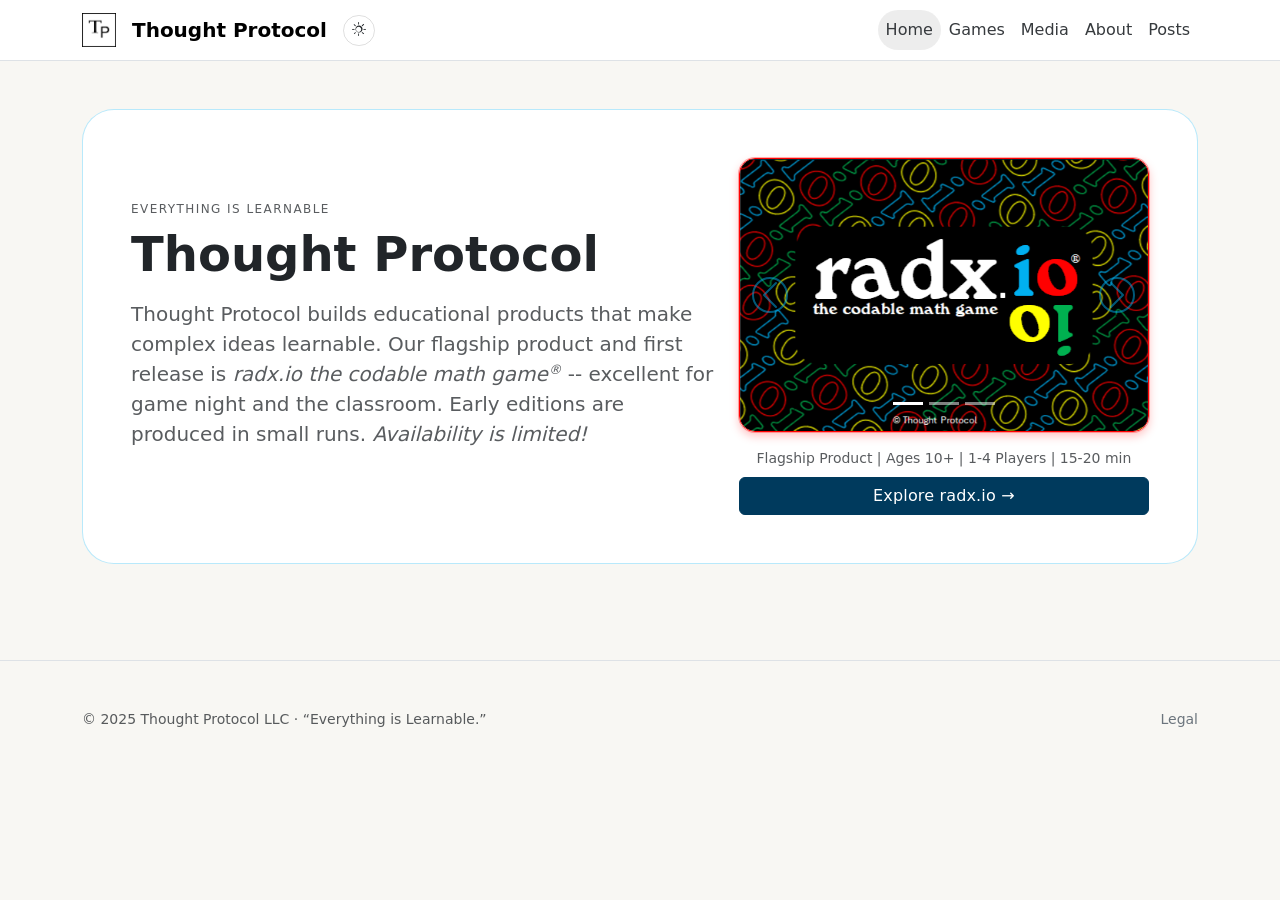
==== index.html @ b40b1bbd "Emphasize 'radx.io' with italics in description" ====
<!doctype html>
<html lang="en" data-bs-theme="dark">
<head>
  <meta charset="utf-8">
  <meta name="viewport" content="width=device-width, initial-scale=1">
  <title>Home • Thought Protocol</title>
  <link rel="preconnect" href="https://cdn.jsdelivr.net">
  <link href="https://cdn.jsdelivr.net/npm/bootstrap-icons@1.11.3/font/bootstrap-icons.min.css" rel="stylesheet">
  <link href="https://cdn.jsdelivr.net/npm/bootstrap@5.3.3/dist/css/bootstrap.min.css" rel="stylesheet">
  <link href="css/styles.css" rel="stylesheet">
</head>
<body>
  <header class="site-header sticky-top border-bottom">
    <nav class="navbar navbar-expand-lg py-2">
      <div class="container">
        <a class="navbar-brand d-flex align-items-center gap-2" href="index.html">
          <img src="assets/img/thoughtprotocol-lettermark.png" alt="Thought Protocol" class="brand-mark">
          <span class="navbar-brand-text">Thought Protocol</span>
        </a>

        <div class="d-flex align-items-center gap-2">
          <button class="btn btn-sm btn-ghost" id="themeToggle" type="button" aria-label="Toggle color scheme">
            <i class="bi bi-moon-stars" id="themeIcon"></i>
          </button>
          <button class="navbar-toggler" type="button" data-bs-toggle="collapse" data-bs-target="#siteNav" aria-controls="siteNav" aria-expanded="false" aria-label="Toggle navigation">
            <span class="navbar-toggler-icon"></span>
          </button>
        </div>

        <div class="collapse navbar-collapse" id="siteNav">
          <ul class="navbar-nav ms-auto mb-2 mb-lg-0 nav-pills-lite">
            <li class="nav-item"><a class="nav-link active" aria-current="page" href="index.html">Home</a></li>
            <li class="nav-item"><a class="nav-link" href="games/index.html">Games</a></li>
            <li class="nav-item"><a class="nav-link" href="media/index.html">Media</a></li>
            <li class="nav-item"><a class="nav-link" href="about.html">About</a></li>
            <!-- <li class="nav-item"><a class="nav-link" href="contact.html">Contact</a></li> -->
            <li class="nav-item"><a class="nav-link" href="totd.html">Posts</a></li>
          </ul>
        </div>
      </div>
    </nav>
  </header>

  <main class="py-5">
    <div class="container">
      <section class="mb-5">
  <div class="card p-4 p-md-5 rounded-5"> <!-- <div class="card hero-card p-4 p-md-5 rounded-5"> -->
    <!-- <div class="row g-4 align-items-center"> -->
    <div class="row g-3 g-lg-4 align-items-center">  
      <div class="col-lg-7">
        <p class="kicker mb-2">Everything is Learnable</p>
        <h1 class="display-5 fw-semibold mb-3">Thought Protocol</h1>
        <!-- <p class="lead text-body-secondary mb-4"> -->
        <p class="lead text-body-secondary mb-2 mb-lg-4">  
          Thought Protocol builds educational products that make complex ideas learnable. Our flagship product and first release is 
          <strong><em>radx.io the codable math game<span class="trademark">&reg;</span></em></strong> -- excellent for game night and the classroom. Early editions 
          are produced in small runs. <em>Availability is limited!</em>
        </p>
        <div class="d-flex flex-wrap gap-2">
          <!-- <a class="btn btn-outline-secondary btn-lg" href="games/radxio.html">RADX.IO Game Page</a> -->
          <!-- <a class="btn btn-primary btn-lg" href="about.html">About Thought Protocol</a> -->
        </div>
      </div>

      <div class="col-lg-5">
        <!-- <div class="product-frame rounded-4 overflow-hidden border"> -->
        <div class="product-frame hero-carousel-frame rounded-4 overflow-hidden border">  
          <div id="homeRadxioCarousel" class="carousel slide" data-bs-ride="false">
            <!-- DOT INDICATORS -->
              <div class="carousel-indicators">
                <button type="button" data-bs-target="#homeRadxioCarousel" data-bs-slide-to="0" class="active"></button>
                <button type="button" data-bs-target="#homeRadxioCarousel" data-bs-slide-to="1"></button>
                <button type="button" data-bs-target="#homeRadxioCarousel" data-bs-slide-to="2"></button>
              </div>
            
            <div class="carousel-inner">
              <div class="carousel-item active">
                <img src="assets/img/radxio-logo.png" class="d-block w-100" alt="radxio">
              </div>
              <div class="carousel-item">
                <img src="assets/img/radxio-dice-cards.png" class="d-block w-100" alt="radxio">
              </div>
              <div class="carousel-item">
                <img src="assets/img/radxio-cards-only.png" class="d-block w-100" alt="radxio">
              </div>
            </div>
            <button class="carousel-control-prev" type="button" data-bs-target="#homeRadxioCarousel" data-bs-slide="prev">
              <span class="carousel-control-prev-icon" aria-hidden="true"></span>
              <span class="visually-hidden">Previous</span>
            </button>
            <button class="carousel-control-next" type="button" data-bs-target="#homeRadxioCarousel" data-bs-slide="next">
              <span class="carousel-control-next-icon" aria-hidden="true"></span>
              <span class="visually-hidden">Next</span>
            </button>
          </div>
        </div>
        <div class="mt-3 small text-body-secondary text-center">
          Flagship Product | Ages 10+ | 1-4 Players | 15-20 min         
          <!-- <a class="btn btn-primary btn-lg mt-2" href="games/radxio.html"> RADX.IO Game Page</a> -->
          <!-- <a class="btn btn-primary w-100 mt-2" href="games/radxio.html">GO TO RADX.IO GAME PAGE</a> -->
          <a class="btn btn-primary w-100 mt-2 cta-btn" href="games/radxio.html">Explore radx.io →</a>
        </div>
      </div>
    </div>
  </div>
</section>

<!--
<section class="mb-5">
  <div class="d-flex align-items-center justify-content-between mb-3">
    <h2 class="h4 mb-0">Featured</h2>
    <a class="link-secondary text-decoration-none" href="games/index.html">View all games <i class="bi bi-arrow-right"></i></a>
  </div>

  <div class="row g-3">
    <div class="col-md-6 col-lg-4">
      <div class="card product-card h-100 rounded-4">
        <div class="card-body p-4">
          <div class="d-flex align-items-start justify-content-between gap-3 mb-3">
            <div>
              <div class="small text-body-secondary mb-1">STEM · Card Game</div>
              <h3 class="h5 mb-0">radxio</h3>
            </div>
            <span class="badge badge-soft rounded-pill">Coming soon</span>
          </div>
          <p class="text-body-secondary mb-3">
            Fast-paced number coding for 1–4 players. Build fluency with pattern recognition, arithmetic, and ciphers.
          </p>
          <div class="d-flex flex-wrap gap-2">
            <a class="btn btn-outline-secondary" href="games/radxio.html">Details</a>
            <a class="btn btn-primary" href="games/radxio.html#video">Instructional video</a>
          </div>
        </div>
      </div>
    </div>

    <div class="col-md-6 col-lg-8">
      <div class="card h-100 rounded-4 border-0 surface-card">
        <div class="card-body p-4 p-md-5">
          <h3 class="h4 mb-2">Newsletter (optional)</h3>
          <p class="text-body-secondary mb-3">
            When you’re ready, this box can become a simple signup (Mailchimp, ConvertKit, Square, etc.). For now it’s a placeholder.
          </p>
          <div class="d-flex flex-wrap gap-2">
            <a class="btn btn-outline-secondary" href="contact.html">Get in touch</a>
            <a class="btn btn-outline-secondary" href="totd.html">Read TOTD</a>
          </div>
        </div>
      </div>
    </div>
  </div>
</section>
-->
    <!-- </div> -->
  </main>

  <!-- <footer class="py-5 border-top">
  <footer class="site-footer border-top">
    <div class="container d-flex flex-column flex-md-row align-items-start justify-content-between gap-3">
      <div class="small text-body-secondary">© 2025 Thought Protocol LLC · “Everything is Learnable.”</div>
      <div class="small text-body-secondary">
        <a class="link-secondary text-decoration-none" href="contact.html">contact @ thoughtprotocol . com</a>
      </div>
    </div>
  </footer> -->

  <footer class="py-5 border-top">
    <div class="container d-flex flex-column flex-md-row align-items-start justify-content-between gap-3">
      <div class="small text-body-secondary">
        © 2025 Thought Protocol LLC · “Everything is Learnable.”
      </div>
  
      <div class="small text-body-secondary d-flex flex-wrap gap-3">
        <!-- <a class="link-secondary text-decoration-none" href="contact.html">
          contact@thoughtprotocol.com
        </a> -->
        <a class="link-secondary text-decoration-none" href="legal.html">
          Legal
        </a>
      </div>
    </div>
  </footer>

  <script src="https://cdn.jsdelivr.net/npm/bootstrap@5.3.3/dist/js/bootstrap.bundle.min.js"></script>
  <script src="js/theme.js"></script>
</body>
</html>
---- css/styles.css ----
/* Thought Protocol — Square-style catalog (Bootstrap) */

.site-header {
  background: var(--bs-body-bg);
  backdrop-filter: saturate(180%) blur(12px);
}

.brand-mark { width: 34px; height: 34px; }
.brand-wordmark { font-weight: 650; letter-spacing: 0.2px; }

.kicker {
  letter-spacing: 0.12em;
  text-transform: uppercase;
  font-size: 0.75rem;
  color: var(--bs-secondary-color);
}

.nav-pills-lite .nav-link {
  border-radius: 999px;
  padding: 0.5rem 0.85rem;
  color: var(--bs-body-color);
  opacity: 0.9;
}

.nav-pills-lite .nav-link:hover { opacity: 1; }

.nav-pills-lite .nav-link.active {
  background: rgba(127,127,127,0.15);
  color: var(--bs-body-color);
}

.btn-ghost {
  border: 1px solid rgba(127,127,127,0.25);
  border-radius: 999px;
}

.hero-card {
  background: linear-gradient(180deg, rgba(127,127,127,0.12), transparent);
}

.product-frame { background: rgba(127,127,127,0.08); }

.badge-soft { background: rgba(127,127,127,0.15); color: var(--bs-body-color); }

.surface-card {
  border: 1px solid rgba(127,127,127,0.20);
  background: rgba(127,127,127,0.08);
}

.product-card {
  border: 1px solid rgba(127,127,127,0.25);
  background: rgba(127,127,127,0.04);
}

.spec-tile {
  border: 1px solid rgba(127,127,127,0.25);
  background: rgba(127,127,127,0.06);
}

.founder-photo {
  width: 160px;
  height: 120px;
  background: rgba(127,127,127,0.06);
}

/* Light/Dark surfaces */
html[data-bs-theme="light"] body { background-color: #f8f7f3; }
html[data-bs-theme="dark"] body { background-color: #000000; }

/* Navbar horizontal safety */
.navbar .navbar-nav { flex-wrap: nowrap; white-space: nowrap; }

/* Carousel controls: hide on mobile (swipe-only) */
@media (max-width: 768px) {
  .carousel-control-prev,
  .carousel-control-next { display: none; }
}

/* Carousel arrow color: force WHITE by overriding Bootstrap variables (guaranteed) */
.carousel {
  --bs-carousel-control-prev-icon-bg: url("data:image/svg+xml,%3csvg xmlns='http://www.w3.org/2000/svg' viewBox='0 0 16 16' fill='%23ffffff'%3e%3cpath d='M11.354 1.646a.5.5 0 0 1 0 .708L5.707 8l5.647 5.646a.5.5 0 0 1-.708.708l-6-6a.5.5 0 0 1 0-.708l6-6a.5.5 0 0 1 .708 0z'/%3e%3c/svg%3e");
  --bs-carousel-control-next-icon-bg: url("data:image/svg+xml,%3csvg xmlns='http://www.w3.org/2000/svg' viewBox='0 0 16 16' fill='%23ffffff'%3e%3cpath d='M4.646 14.354a.5.5 0 0 1 0-.708L10.293 8 4.646 2.354a.5.5 0 1 1 .708-.708l6 6a.5.5 0 0 1 0 .708l-6 6a.5.5 0 0 1-.708 0z'/%3e%3c/svg%3e");
  --bs-carousel-control-icon-filter: none;
}



/* Links */
a{
  color: var(--rx-accent);
}
a:hover{
  color: var(--rx-accent-2);
}

/* Buttons */
.btn-primary{
  background-color: var(--rx-accent);
  border-color: var(--rx-accent);
}
.btn-primary:hover,
.btn-primary:focus{
  background-color: var(--rx-accent-2);
  border-color: var(--rx-accent-2);
}
.btn-outline-primary{
  color: var(--rx-accent);
  border-color: var(--rx-accent);
}
.btn-outline-primary:hover,
.btn-outline-primary:focus{
  background-color: var(--rx-accent);
  border-color: var(--rx-accent);
  color: #fff;
}

/* Section kicker + subtle underline */
.section-kicker{
  letter-spacing: .14em;
  text-transform: uppercase;
  font-weight: 600;
  color: var(--rx-accent) !important;
}
.section-kicker::after{
  content: "";
  display: block;
  width: 44px;
  height: 2px;
  margin-top: .5rem;
  border-radius: 999px;
  background: linear-gradient(90deg, var(--rx-accent), var(--rx-accent-2));
  opacity: .9;
}

/* Badges */
.badge-soft{
  background: linear-gradient(90deg, var(--rx-soft), var(--rx-soft-2));
  border: 1px solid rgba(255,255,255,.0);
}
html[data-bs-theme="dark"] .badge-soft{
  border-color: rgba(255,255,255,.08);
}

/* Card pop: accent border + hover glow (subtle) */
.card{
  border-color: rgba(127,127,127,.18);
}
.product-card,
.card.product-card{
  border-color: var(--rx-border);
}
.product-card:hover,
.card.product-card:hover{
  box-shadow: 0 1.1rem 2.6rem rgba(39,194,255,.10), 0 .6rem 1.6rem rgba(124,77,255,.08);
}

/* Focus ring */
:focus-visible{
  outline: 3px solid rgba(39, 194, 255, .45);
  outline-offset: 2px;
}

/* Dark mode tuning: keep black background, but brighten accents and borders */
html[data-bs-theme="dark"] a{ color: #6ad7ff; }
html[data-bs-theme="dark"] a:hover{ color: #b49bff; }
html[data-bs-theme="dark"] .product-card,
html[data-bs-theme="dark"] .card.product-card{
  border-color: rgba(106, 215, 255, .32);
}




/* =========================================
   Radxio Color System
   ========================================= */
:root {
  --rx-blue: #00B0F0;
  --rx-red: #FF0000;
  --rx-yellow: #FFFF00;
  --rx-green: #00B050;

  --rx-soft-blue: rgba(0,176,240,.15);
  --rx-soft-green: rgba(0,176,80,.15);
}

/* Links */
a { color: var(--rx-blue); }
a:hover { color: var(--rx-green); }

/* Product cards */
.product-card,
.card.product-card {
  border: 1px solid var(--rx-soft-blue);
}
.product-card:hover,
.card.product-card:hover {
  box-shadow: 0 10px 28px rgba(0,176,240,.25);
}

/* Section headers */
.section-kicker {
  color: var(--rx-blue) !important;
}
.section-kicker::after {
  content: "";
  display: block;
  width: 48px;
  height: 3px;
  margin-top: .5rem;
  background: linear-gradient(90deg,
    var(--rx-blue),
    var(--rx-red),
    var(--rx-yellow),
    var(--rx-green)
  );
}

/* Buttons */
.btn-primary {
  background-color: var(--rx-blue);
  border-color: var(--rx-blue);
}
.btn-primary:hover {
  background-color: var(--rx-green);
  border-color: var(--rx-green);
}

/* Dark mode tuning */
html[data-bs-theme="dark"] .product-card {
  border-color: rgba(0,176,240,.45);
}

/* =========================================
   Navbar brand text (static, theme-aware)
   ========================================= */

   .navbar-brand-text {
    font-weight: 600;
    margin-left: 0.5rem;
    white-space: nowrap;
  }
  
  /* Light mode */
  html[data-bs-theme="light"] .navbar-brand-text {
    color: #000000;
  }
  
  /* Dark mode */
  html[data-bs-theme="dark"] .navbar-brand-text {
    color: #ffffff;
  }

  /* =========================================
   Primary CTA Buttons (Dark Blue)
   ========================================= */

/* Base button look */
.btn-primary,
.btn-outline-secondary {
  background-color: #003A5D; /* deep blue */
  border-color: #003A5D;
  color: #ffffff !important;
}

/* Hover state */
.btn-primary:hover,
.btn-outline-secondary:hover {
  background-color: #005b8f;
  border-color: #005b8f;
  color: #ffffff !important;
}

/* Focus / active */
.btn-primary:focus,
.btn-outline-secondary:focus,
.btn-primary:active,
.btn-outline-secondary:active {
  background-color: #004a78;
  border-color: #004a78;
  color: #ffffff !important;
  box-shadow: 0 0 0 0.2rem rgba(0, 176, 240, 0.35);
}

/* =========================================
   Unified Card Styling (All Cards)
   ========================================= */

   .card {
    border: 1px solid rgba(0,176,240,.28);
    transition: box-shadow 0.25s ease, transform 0.25s ease;
  }
  
  .card:hover {
    box-shadow:
      0 0 0 2px rgba(0,176,240,.25),
      0 18px 34px rgba(0,176,240,.22);
    transform: translateY(-2px);
  }
  
  /* Navbar hover color override */
html[data-bs-theme="dark"] .navbar .nav-link:hover {
  color: #00B0F0 !important;
}

/* Light mode navbar hover */
html[data-bs-theme="light"] .navbar .nav-link:hover {
  color: #00B0F0 !important;
}

.carousel-control-prev-icon,
.carousel-control-next-icon {
  outline: 2px solid var(--rx-blue) !important;
  border-radius: 50%;
  padding: 0.5rem;
}


/* Carousel arrows: force BLUE icons */
.carousel-control-prev-icon {
  background-image: url("data:image/svg+xml,%3csvg xmlns='http://www.w3.org/2000/svg' fill='%2300B0F0' viewBox='0 0 16 16'%3e%3cpath d='M11.354 1.646a.5.5 0 0 1 0 .708L5.707 8l5.647 5.646a.5.5 0 0 1-.708.708l-6-6a.5.5 0 0 1 0-.708l6-6a.5.5 0 0 1 .708 0z'/%3e%3c/svg%3e") !important;
}

.carousel-control-next-icon {
  background-image: url("data:image/svg+xml,%3csvg xmlns='http://www.w3.org/2000/svg' fill='%2300B0F0' viewBox='0 0 16 16'%3e%3cpath d='M4.646 14.354a.5.5 0 0 1 0-.708L10.293 8 4.646 2.354a.5.5 0 1 1 .708-.708l6 6a.5.5 0 0 1 0 .708l-6 6a.5.5 0 0 1-.708 0z'/%3e%3c/svg%3e") !important;
}





/* Outline badge style */
.badge-outline{
  color: #ffffff;
  border: 1.5px solid rgba(255,255,255,0.85);
  background: transparent;
  padding: 0.45em 0.75em;
  font-weight: 500;
  border-radius: 999px;
}
html[data-bs-theme="light"] .badge-outline{
  color: #111827;
  border-color: rgba(0,0,0,0.25);
}


/* TOTD cards: keep goosepoop styling, add gentle motion */
.totd-card .totd-content :where(h1,h2,h3,h4){
  margin-top: 1rem;
}
.totd-card .totd-content p{
  margin-bottom: 0.75rem;
}
.totd-card .totd-content pre{
  padding: 1rem;
  border-radius: 1rem;
  overflow: auto;
}
.totd-icon{
  display: inline-flex;
  width: 2rem;
  height: 2rem;
  align-items: center;
  justify-content: center;
  border-radius: 999px;
  border: 1px solid rgba(0,176,240,.35);
  color: #00B0F0;
  flex: 0 0 auto;
}

/* Fade-up animation */
.animate-in{
  opacity: 0;
  transform: translateY(8px);
  transition: opacity 350ms ease, transform 350ms ease;
}
.animate-in.is-visible{
  opacity: 1;
  transform: translateY(0);
}

/* Filter buttons spacing */
.totd-filter-btn{
  white-space: nowrap;
}


.hero-carousel-frame {
  border-color: #FF0000 !important;
  box-shadow: 0 0 0 1px rgba(255, 0, 0, 0.3),
              0 4px 10px rgba(255, 0, 0, 0.25);
}


/* 
.hero-carousel-frame {
  border-color: #00B0F0 !important;
  box-shadow: 0 0 0 1px rgba(0, 176, 240, 0.3),
              0 12px 30px rgba(0, 176, 240, 0.25);
}
*/

/*
.hero-carousel-frame {
  border-color: #FFD500 !important;
  box-shadow: 0 0 0 1px rgba(255, 213, 0, 0.35),
              0 12px 30px rgba(255, 213, 0, 0.25);
}
*/

/*
.hero-carousel-frame {
  border-color: #00B050 !important;
  box-shadow: 0 0 0 1px rgba(0, 176, 80, 0.35),
              0 4px 10px rgba(0, 176, 80, 0.25);
}
*/

.site-footer {
  padding: 1.25rem 0; /* adjust to taste */
}

/* Carousel indicator bars — always white */
.carousel-indicators [data-bs-target] {
  background-color: #ffffff !important;
  opacity: 0.5;
}

.carousel-indicators .active {
  opacity: 1;
}

/* Founder photo styling */
.founder-photo {
  width: 160px;          /* controls size of the circle */
  height: 160px;
  border-radius: 50%;
  overflow: hidden;
  flex-shrink: 0;
  display: flex;
  align-items: center;
  justify-content: center;
}

.founder-photo img {
  width: 100%;
  height: 100%;
  object-fit: cover;
  opacity: 0.9;
}

@media (max-width: 576px) {
  .founder-photo {
    width: 120px;
    height: 120px;
  }
}


.dice-byte {
  display: flex;
  gap: 0.3rem;
  align-items: center;
}

.die {
  width: 20px;
  height: 20px;
  border-radius: 4px;
  border: 1.5px solid currentColor;
  position: relative;
  box-sizing: border-box;
}

.die.on::after {
  content: "";
  width: 5px;
  height: 5px;
  background-color: currentColor;
  border-radius: 50%;
  position: absolute;
  top: 50%;
  left: 50%;
  transform: translate(-50%, -50%);
}

.dice-weights {
  gap: 0.3rem;
  margin-bottom: 0.25rem;
}

.dice-weight {
  width: 20px;           /* must match .die width */
  text-align: center;
  font-size: 0.7rem;
  color: var(--bs-secondary-color);
}

.trademark {
  font-size: 0.65em;
  vertical-align: super;
  margin-left: 0.05em;
}

/* Markdown content images */
.totd-content img {
  max-width: 100%;
  height: auto;
  display: block;
  margin: 1rem auto;
  border-radius: 0.75rem;
}

.cta-btn {
  font-weight: 500;
  letter-spacing: 0.01em;
}
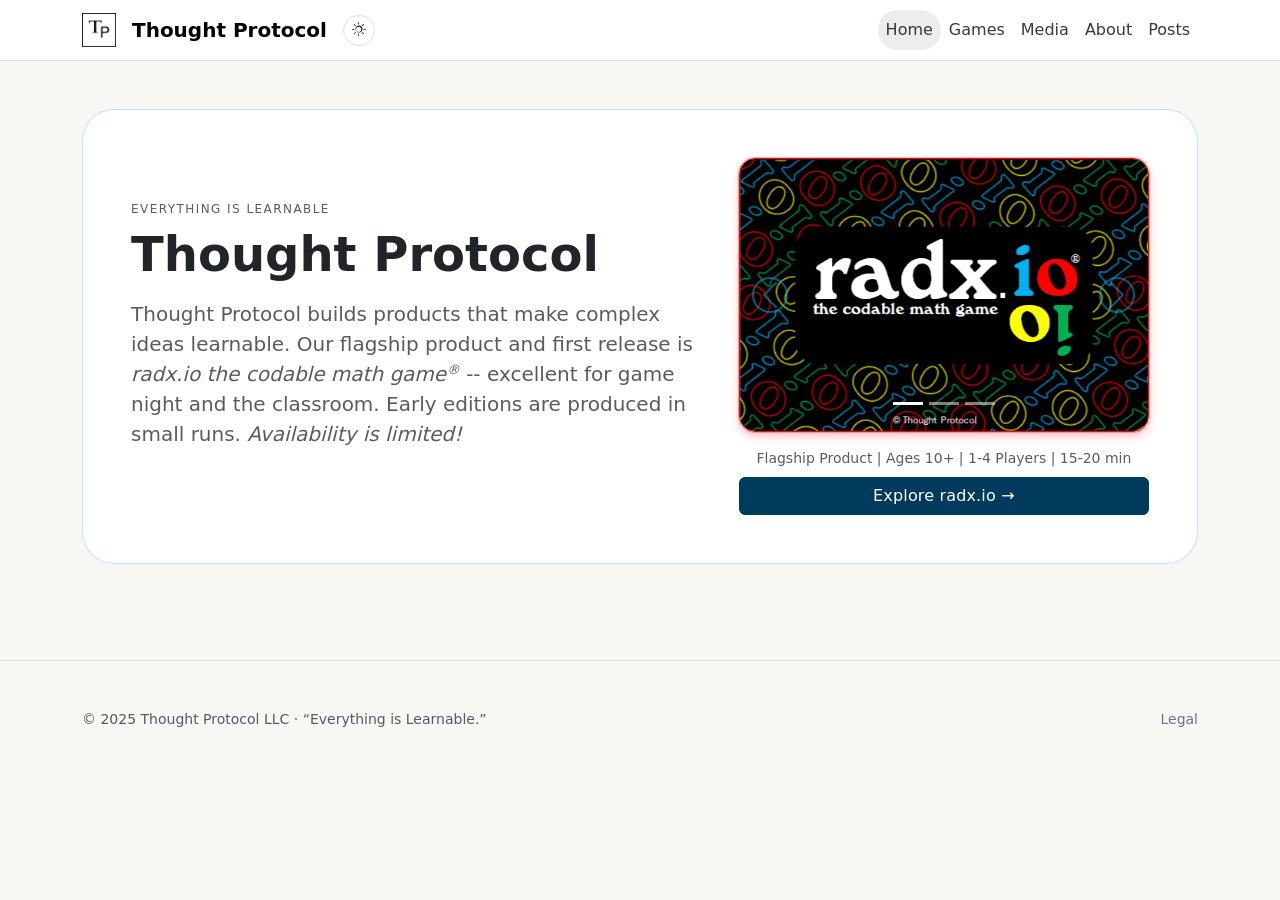
==== commit f846d7ac: "Fix typo in product description text" ====
--- a/index.html
+++ b/index.html
@@ -52,7 +52,7 @@
         <h1 class="display-5 fw-semibold mb-3">Thought Protocol</h1>
         <!-- <p class="lead text-body-secondary mb-4"> -->
         <p class="lead text-body-secondary mb-2 mb-lg-4">  
-          Thought Protocol builds educational products that make complex ideas learnable. Our flagship product and first release is 
+          Thought Protocol builds products that make complex ideas learnable. Our flagship product and first release is 
           <strong><em>radx.io the codable math game<span class="trademark">&reg;</span></em></strong> -- excellent for game night and the classroom. Early editions 
           are produced in small runs. <em>Availability is limited!</em>
         </p>
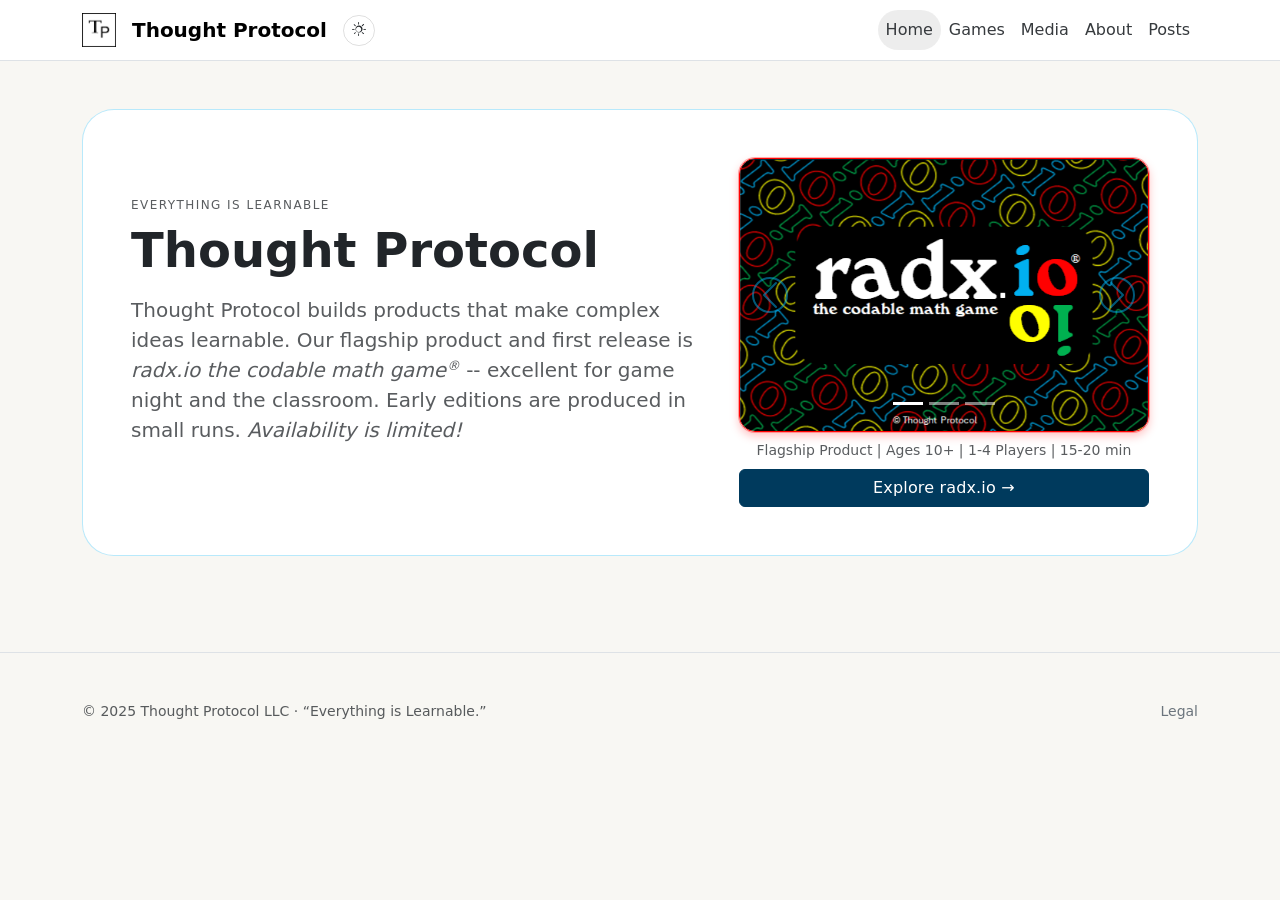
==== commit e41fbed7: "Adjust margin class for product description section" ====
--- a/index.html
+++ b/index.html
@@ -94,7 +94,7 @@
             </button>
           </div>
         </div>
-        <div class="mt-3 small text-body-secondary text-center">
+        <div class="mt-2 small text-body-secondary text-center">
           Flagship Product | Ages 10+ | 1-4 Players | 15-20 min         
           <!-- <a class="btn btn-primary btn-lg mt-2" href="games/radxio.html"> RADX.IO Game Page</a> -->
           <!-- <a class="btn btn-primary w-100 mt-2" href="games/radxio.html">GO TO RADX.IO GAME PAGE</a> -->
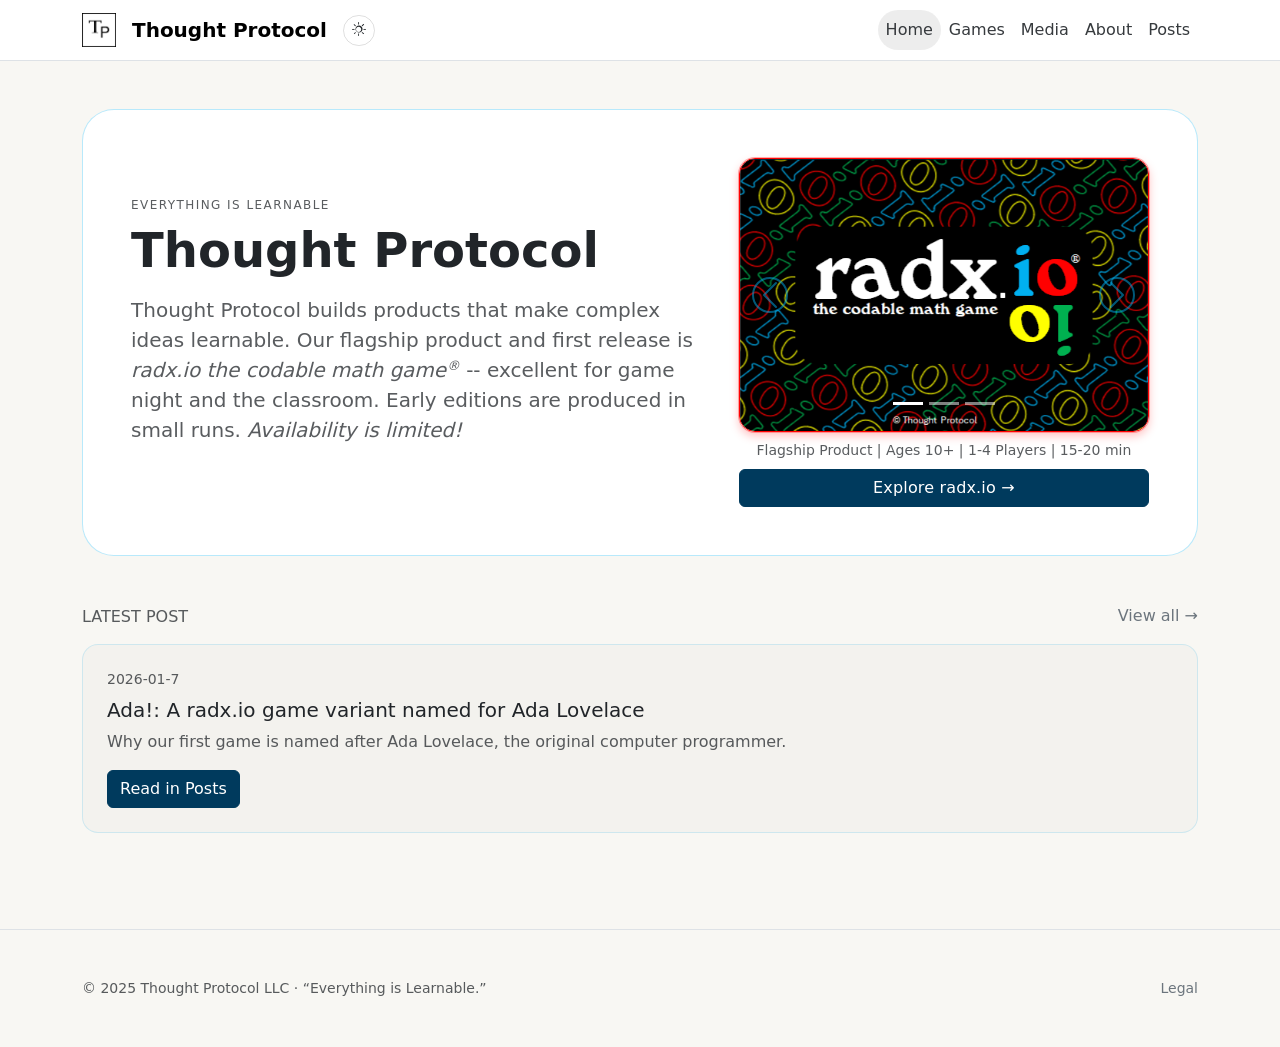
==== commit a2e9e364: "Add latest post section and script inclusion" ====
--- a/index.html
+++ b/index.html
@@ -105,6 +105,15 @@
   </div>
 </section>
 
+<section class="mb-5">
+  <div class="d-flex align-items-center justify-content-between flex-wrap gap-2 mb-3">
+    <h2 class="h6 text-uppercase text-body-secondary mb-0">Latest Post</h2>
+    <a class="link-secondary text-decoration-none" href="totd.html">View all →</a>
+  </div>
+
+  <div id="latestTotd"></div>
+</section>
+      
 <!--
 <section class="mb-5">
   <div class="d-flex align-items-center justify-content-between mb-3">
@@ -183,5 +192,6 @@
 
   <script src="https://cdn.jsdelivr.net/npm/bootstrap@5.3.3/dist/js/bootstrap.bundle.min.js"></script>
   <script src="js/theme.js"></script>
+  <script src="js/latest-totd.js"></script>
 </body>
 </html>
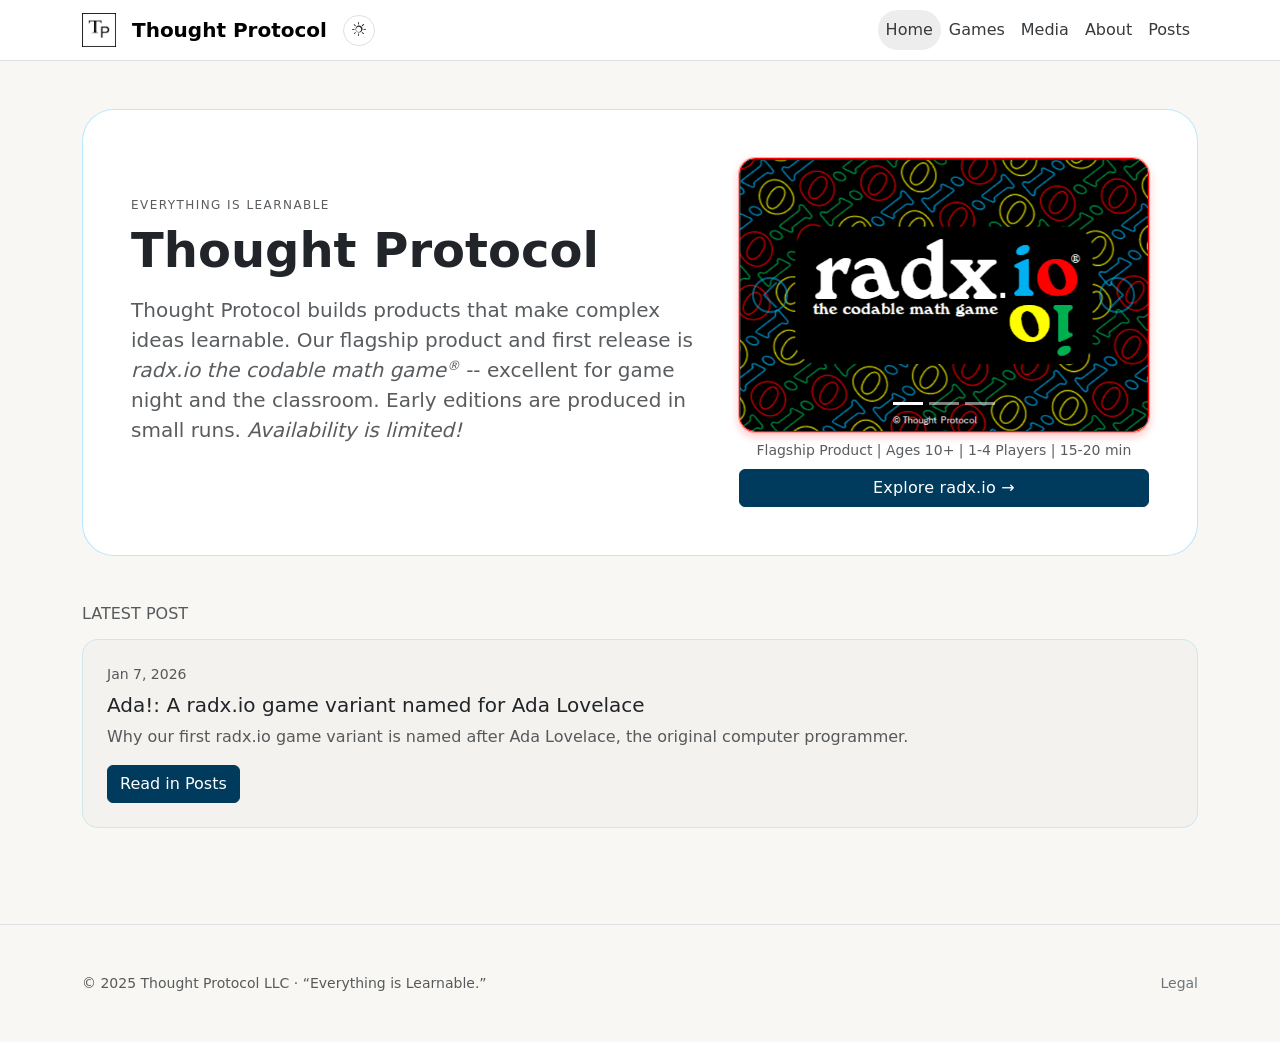
==== commit bb846e6d: "Remove 'View all' link from Latest Post section Removed link to 'View all' from Latest Post section." ====
--- a/index.html
+++ b/index.html
@@ -108,7 +108,6 @@
 <section class="mb-5">
   <div class="d-flex align-items-center justify-content-between flex-wrap gap-2 mb-3">
     <h2 class="h6 text-uppercase text-body-secondary mb-0">Latest Post</h2>
-    <a class="link-secondary text-decoration-none" href="totd.html">View all →</a>
   </div>
 
   <div id="latestTotd"></div>
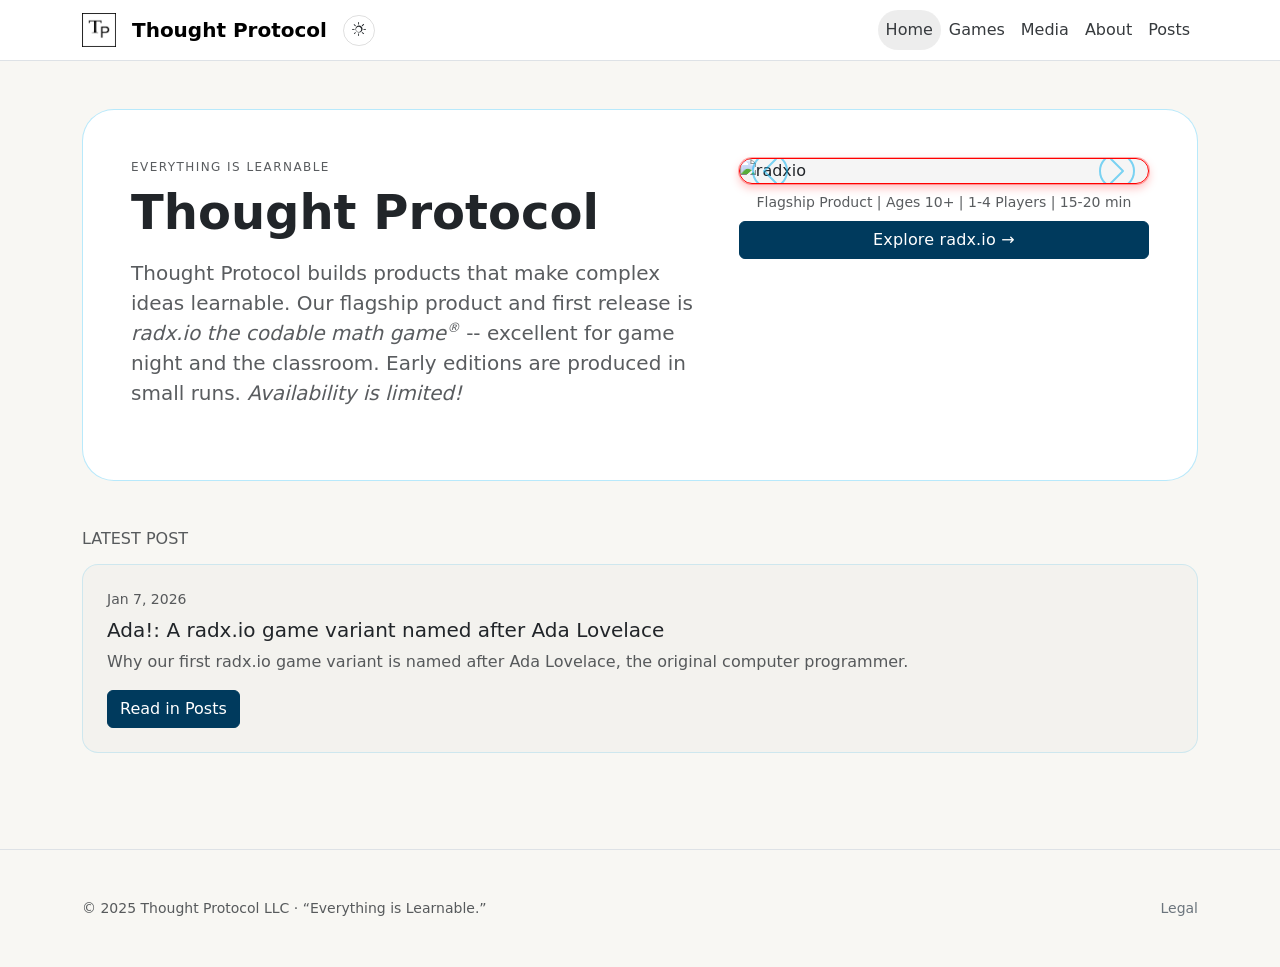
==== commit 835e5fbc: "Update carousel images in index.html" ====
--- a/index.html
+++ b/index.html
@@ -46,7 +46,7 @@
       <section class="mb-5">
   <div class="card p-4 p-md-5 rounded-5"> <!-- <div class="card hero-card p-4 p-md-5 rounded-5"> -->
     <!-- <div class="row g-4 align-items-center"> -->
-    <div class="row g-3 g-lg-4 align-items-center">  
+    <div class="row g-3 g-lg-4 align-items-start">  
       <div class="col-lg-7">
         <p class="kicker mb-2">Everything is Learnable</p>
         <h1 class="display-5 fw-semibold mb-3">Thought Protocol</h1>
@@ -75,13 +75,13 @@
             
             <div class="carousel-inner">
               <div class="carousel-item active">
-                <img src="assets/img/radxio-logo.png" class="d-block w-100" alt="radxio">
+                <img src="assets/img/radxio-logo-carousel.png" class="d-block w-100" alt="radxio">
               </div>
               <div class="carousel-item">
-                <img src="assets/img/radxio-dice-cards.png" class="d-block w-100" alt="radxio">
+                <img src="assets/img/radxio-dice-card-carousel.png" class="d-block w-100" alt="radxio">
               </div>
               <div class="carousel-item">
-                <img src="assets/img/radxio-cards-only.png" class="d-block w-100" alt="radxio">
+                <img src="assets/img/radxio-card-card-carousel.png" class="d-block w-100" alt="radxio">
               </div>
             </div>
             <button class="carousel-control-prev" type="button" data-bs-target="#homeRadxioCarousel" data-bs-slide="prev">
--- a/css/styles.css
+++ b/css/styles.css
@@ -515,3 +515,14 @@
   font-weight: 500;
   letter-spacing: 0.01em;
 }
+
+/* What is radx.io image sizing */
+.what-is-img {
+  max-width: 100%;
+}
+
+@media (min-width: 992px) {
+  .what-is-img {
+    max-width: 420px;
+  }
+}
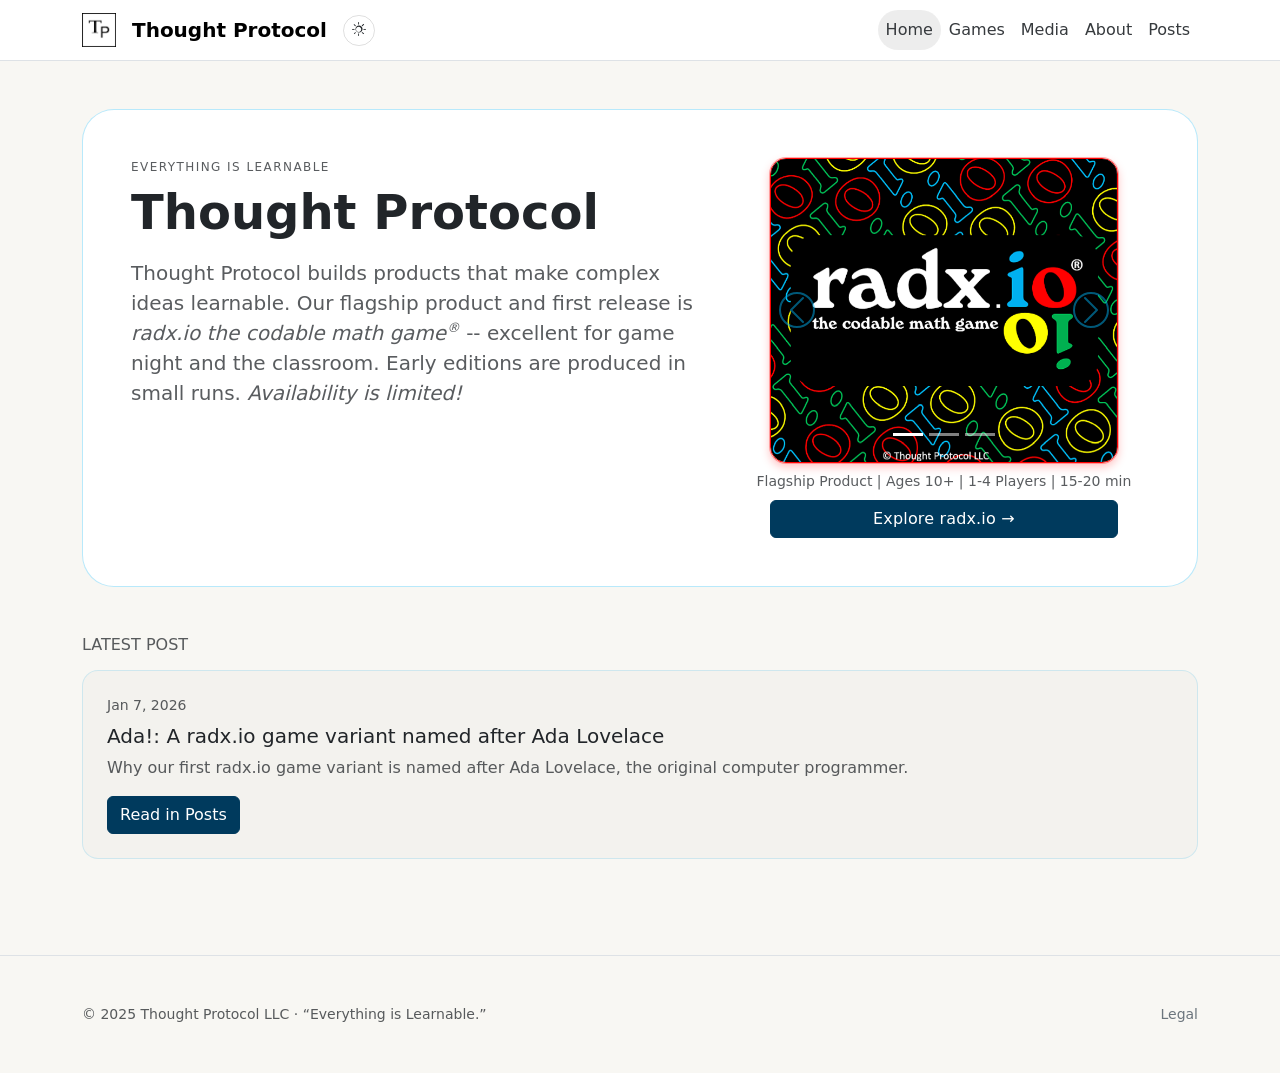
==== commit 3a7954f4: "Update index.html" ====
--- a/index.html
+++ b/index.html
@@ -98,7 +98,9 @@
           Flagship Product | Ages 10+ | 1-4 Players | 15-20 min         
           <!-- <a class="btn btn-primary btn-lg mt-2" href="games/radxio.html"> RADX.IO Game Page</a> -->
           <!-- <a class="btn btn-primary w-100 mt-2" href="games/radxio.html">GO TO RADX.IO GAME PAGE</a> -->
-          <a class="btn btn-primary w-100 mt-2 cta-btn" href="games/radxio.html">Explore radx.io →</a>
+          <div class="hero-width mx-auto mt-2">
+          <a class="btn btn-primary w-100 cta-btn" href="games/radxio.html">Explore radx.io →</a>
+          </div>  
         </div>
       </div>
     </div>
--- a/css/styles.css
+++ b/css/styles.css
@@ -526,3 +526,23 @@
     max-width: 420px;
   }
 }
+/* Hero carousel sizing */
+.hero-carousel-frame {
+  width: 100%;
+}
+
+/* Reduce visual size on desktop */
+@media (min-width: 992px) {
+  .hero-carousel-frame {
+    max-width: 85%;
+    margin-left: auto;
+    margin-right: auto;
+  }
+}
+
+@media (min-width: 992px) {
+  .hero-width {
+    max-width: 85%;
+  }
+}
+
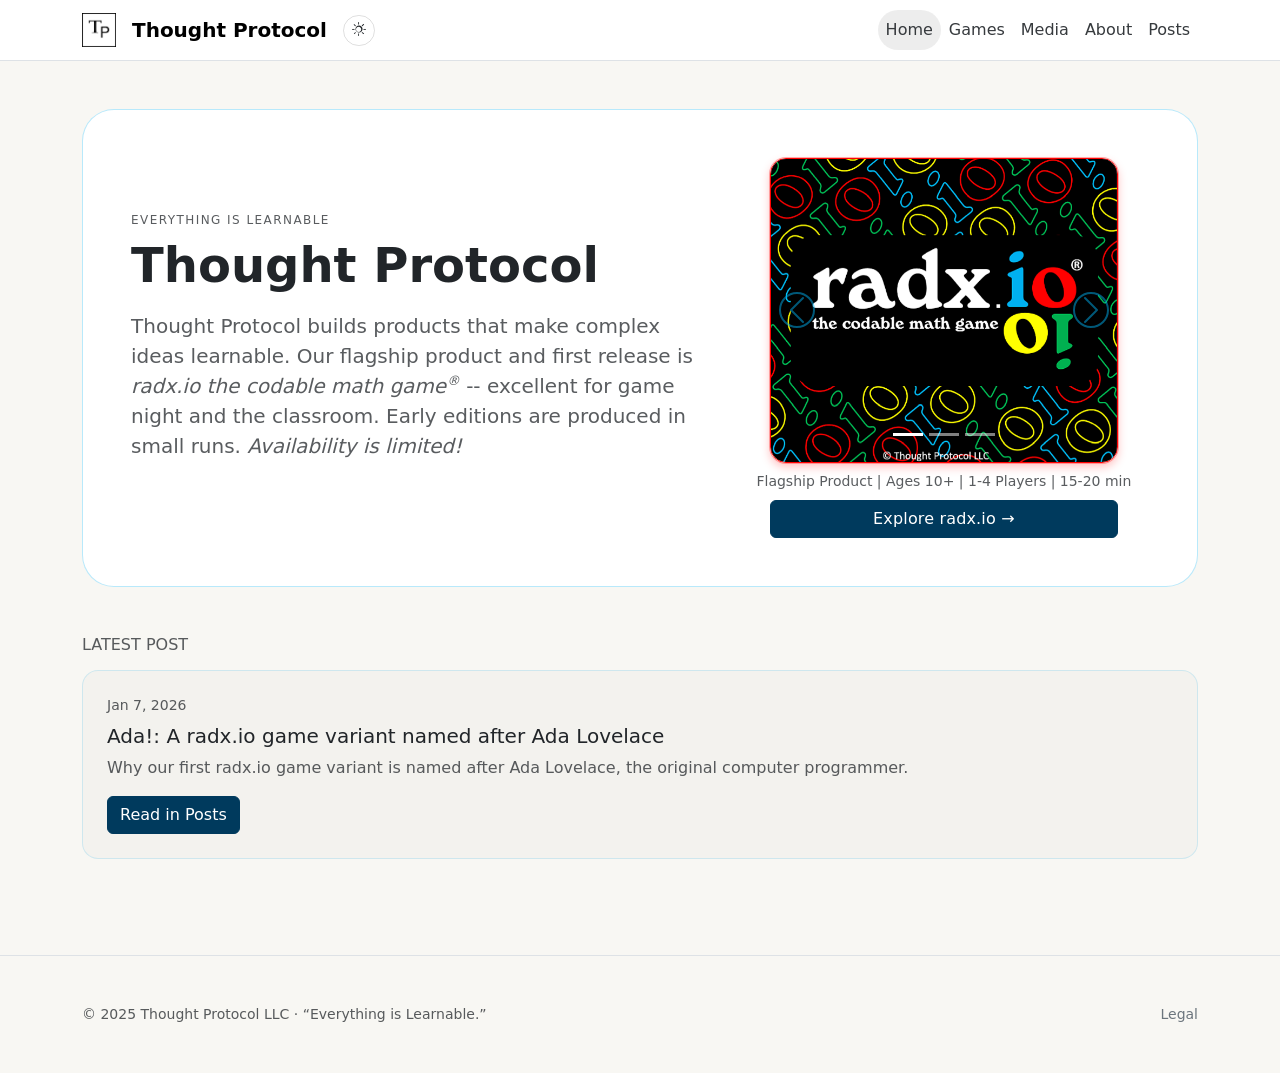
==== commit 08ea653b: "Update index.html" ====
--- a/index.html
+++ b/index.html
@@ -46,7 +46,7 @@
       <section class="mb-5">
   <div class="card p-4 p-md-5 rounded-5"> <!-- <div class="card hero-card p-4 p-md-5 rounded-5"> -->
     <!-- <div class="row g-4 align-items-center"> -->
-    <div class="row g-3 g-lg-4 align-items-start">  
+    <div class="row g-3 g-lg-4 align-items-center">  
       <div class="col-lg-7">
         <p class="kicker mb-2">Everything is Learnable</p>
         <h1 class="display-5 fw-semibold mb-3">Thought Protocol</h1>
